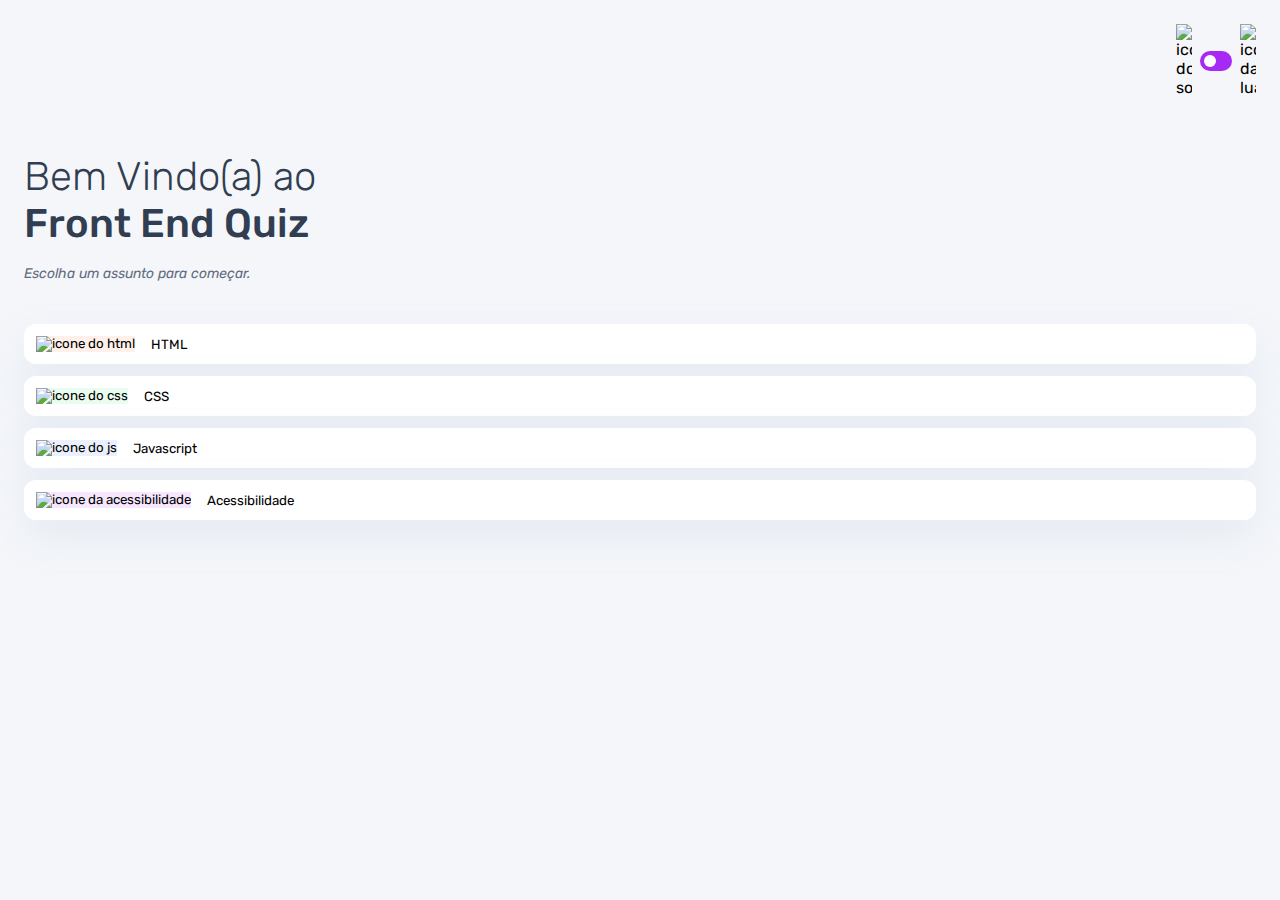
==== index.html @ aa6d33e0 "primeira parte da estilização dos botões de assunto" ====
<!DOCTYPE html>
<html lang="pt-BR">

<head>
    <meta charset="UTF-8">
    <meta name="viewport" content="width=device-width, initial-scale=1.0">
    <link rel="stylesheet" href="style.css">

    <link rel="preconnect" href="https://fonts.googleapis.com">
    <link rel="preconnect" href="https://fonts.gstatic.com" crossorigin>
    <link href="https://fonts.googleapis.com/css2?family=Rubik:ital,wght@0,300..900;1,300..900&display=swap"
        rel="stylesheet">

    <title>Quiz App</title>
</head>

<body>
    <header>
        <div class="tema">
            <img src="./assets/images/icon-sun-dark.svg" alt="icone do sol">

            <button>
                <div>

                </div>
            </button>
            <img src="./assets/images/icon-moon-dark.svg" alt="icone da lua">
        </div>

    </header>
    <main>
        <section class="boas_vindas">
            <h1>Bem Vindo(a) ao <br>

                <strong>Front End Quiz</strong>
            </h1>
            <p>Escolha um assunto para começar.</p>
        </section>

        <section class="assuntos">
            <button class="botao_html">
                <div>
                    <img src="./assets/images/icon-html.svg" alt="icone do html">
                </div>
                HTML
            </button>
            <button class="botao_css">
                <div>
                    <img src="./assets/images/icon-css.svg" alt="icone do css">
                </div>
                CSS
            </button>
            <button class="botao_js">
                <div>
                    <img src="./assets/images/icon-js.svg" alt="icone do js">
                </div>
                Javascript
            </button>
            <button class="botao_acessibilidade">
                <div>
                    <img src="./assets/images/icon-accessibility.svg" alt="icone da acessibilidade">
                </div>
                Acessibilidade
            </button>
        </section>
    </main>
</body>

</html>
---- style.css ----
* {
    margin: 0;
    padding: 0;
    box-sizing: border-box;
    font-family: "Rubik", sans-serif;
    -webkit-fonr-smoothing: antialiased;
}

:root {
    --bg-color: #f4f6fa;
    --purple: #a729f5;
    --primary-text-color: #313e51;
    --secondery-text-color: #626c7f;
    --shadow: 0px 16px 40px 0px rgba(143, 168, 193, 0.14);
    --bg-html: #fff1e9;
    --bg-css: #e8fdef;
    --bg-js: #ebf0ff;
    --bg-acessibilidade: #f6e7ff;
    --button-bg: #fff;
    --white: #fff;
    --bg-mobile: url(./assets/images/pattern-background-mobile-light.svg)
}

body {
    height: 100svh;
    background: var(--bg-mobile) var(--bg-color);
    background-repeat: no-repeat;
    background-size: cover;
}

header {
    padding: 16px 24px;
    display: flex;
    justify-content: flex-end;
}

.tema {
    padding: 8px 0;
    display: flex;
    align-items: center;
    gap: 8px;
}

.tema img {
    width: 16px;
}

.tema button {
    height: 20px;
    width: 32px;
    background: var(--purple);
    border: 0;
    border-radius: 999px;
    padding: 4px;
}

.tema button div {
    background: var(--white);
    width: 12px;
    height: 12px;
    border-radius: 999px;
}

main {
    padding: 32px 24px;
}

.boas_vindas {
    margin-bottom: 40px;
}

.boas_vindas h1 {
    font-size: 40px;
    font-weight: 300;
    color: var(--primary-text-color);
    margin-bottom: 16px;
}

.boas_vindas h1 strong {
    font-weight: 500;
}

.boas_vindas p {
    color: var(--secondery-text-color);
    font-size: 14px;
    line-height: 150%;
    font-style: italic;
}

.assuntos {
    display: flex;
    flex-direction: column;
    gap: 12px;
}

.assuntos button {
    border: none;
    background: var(--button-bg);
    display: flex;
    align-items: center;
    gap: 16px;
    padding: 12px;
    border-radius: 12px;
    box-shadow: var(--shadow);
}

.botao_html div {
    background: var(--bg-html);
}

.botao_css div {
    background: var(--bg-css);
}

.botao_js div {
    background: var(--bg-js);
}

.botao_acessibilidade div {
    background: var(--bg-acessibilidade);
}
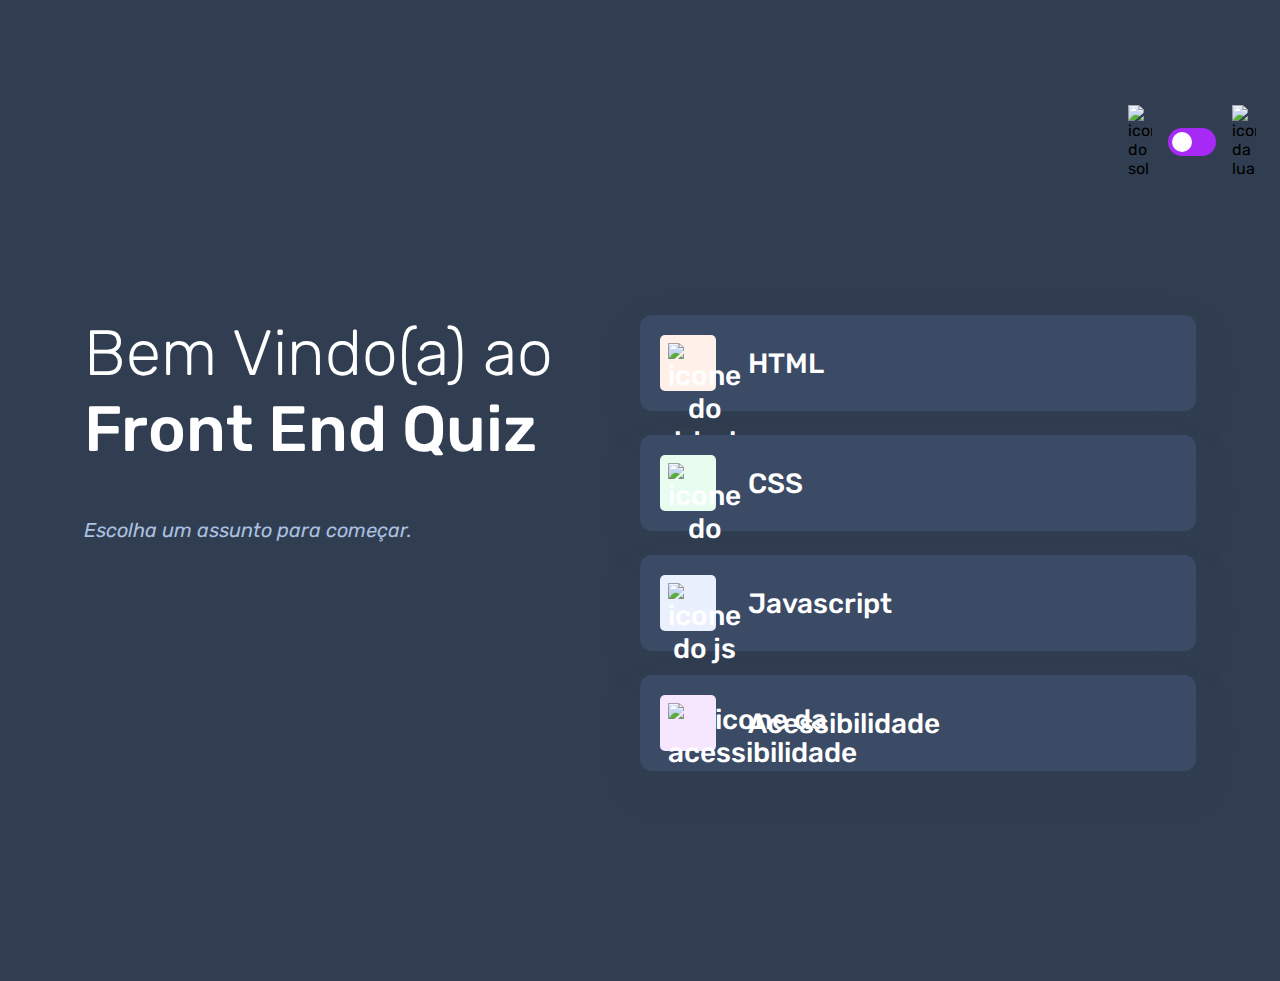
==== commit dd2646ec: "adaptacao das cores pro tema escuro" ====
--- a/index.html
+++ b/index.html
@@ -14,7 +14,7 @@
     <title>Quiz App</title>
 </head>
 
-<body>
+<body class="escuro">
     <header>
         <div class="tema">
             <img src="./assets/images/icon-sun-dark.svg" alt="icone do sol">
--- a/style.css
+++ b/style.css
@@ -3,7 +3,7 @@
     padding: 0;
     box-sizing: border-box;
     font-family: "Rubik", sans-serif;
-    -webkit-fonr-smoothing: antialiased;
+    -webkit-font-smoothing: antialiased;
 }
 
 :root {
@@ -18,7 +18,19 @@
     --bg-acessibilidade: #f6e7ff;
     --button-bg: #fff;
     --white: #fff;
-    --bg-mobile: url(./assets/images/pattern-background-mobile-light.svg)
+    --bg-mobile: url(./assets/images/pattern-background-mobile-light.svg);
+    --bg-desktop: url(./assets/images/pattern-background-desktop-light.svg)
+}
+
+body.escuro {
+    --bg-color: #313e51;
+    --bg-mobile: url(./assets/images/pattern-background-mobile-dark.svg);
+    --bg-desktop: url(./assets/images/pattern-background-desktop-dark.svg);
+    --primary-text-color: #fff;
+    --secondery-text-color: #abc1e1;
+    --button-bg: #3b4b66;
+    --shadow: 0px 16px 40px 0px rgba(49, 62, 81, 0.14);
+
 }
 
 body {
@@ -102,6 +114,20 @@
     padding: 12px;
     border-radius: 12px;
     box-shadow: var(--shadow);
+    font-size: 18px;
+    font-weight: 500;
+    color: var(--primary-text-color);
+}
+
+.assuntos button div {
+    width: 40px;
+    height: 40px;
+    padding: 5px;
+    border-radius: 5px;
+}
+
+.assuntos button img {
+    width: 100%;
 }
 
 .botao_html div {
@@ -118,4 +144,69 @@
 
 .botao_acessibilidade div {
     background: var(--bg-acessibilidade);
+}
+
+@media(min-width: 1100px) {
+    body {
+        background: var(--bg-desktop) var(--bg-color);
+        background-size: cover;
+        background-repeat: no-repeat;
+    }
+
+    header {
+        margin-block: 81px;
+    }
+
+    .tema img {
+        width: 24px;
+    }
+
+    .tema {
+        gap: 16px;
+    }
+
+    .tema button {
+        width: 48px;
+        height: 28px;
+    }
+
+    .tema button div {
+        width: 20px;
+        height: 20px;
+    }
+
+    main {
+        display: flex;
+        max-width: 1160px;
+        margin-inline: auto;
+    }
+
+    section {
+        width: 100%;
+    }
+
+    .boas_vindas h1 {
+        font-size: 64px;
+        margin-bottom: 48px;
+    }
+
+    .boas_vindas p {
+        font-size: 20px;
+    }
+
+    .assuntos {
+        gap: 24px;
+    }
+
+    .assuntos button {
+        font-size: 28px;
+        padding: 20px;
+        gap: 32px;
+    }
+
+    .assuntos button div {
+        width: 56px;
+        height: 56px;
+        padding: 8px;
+    }
 }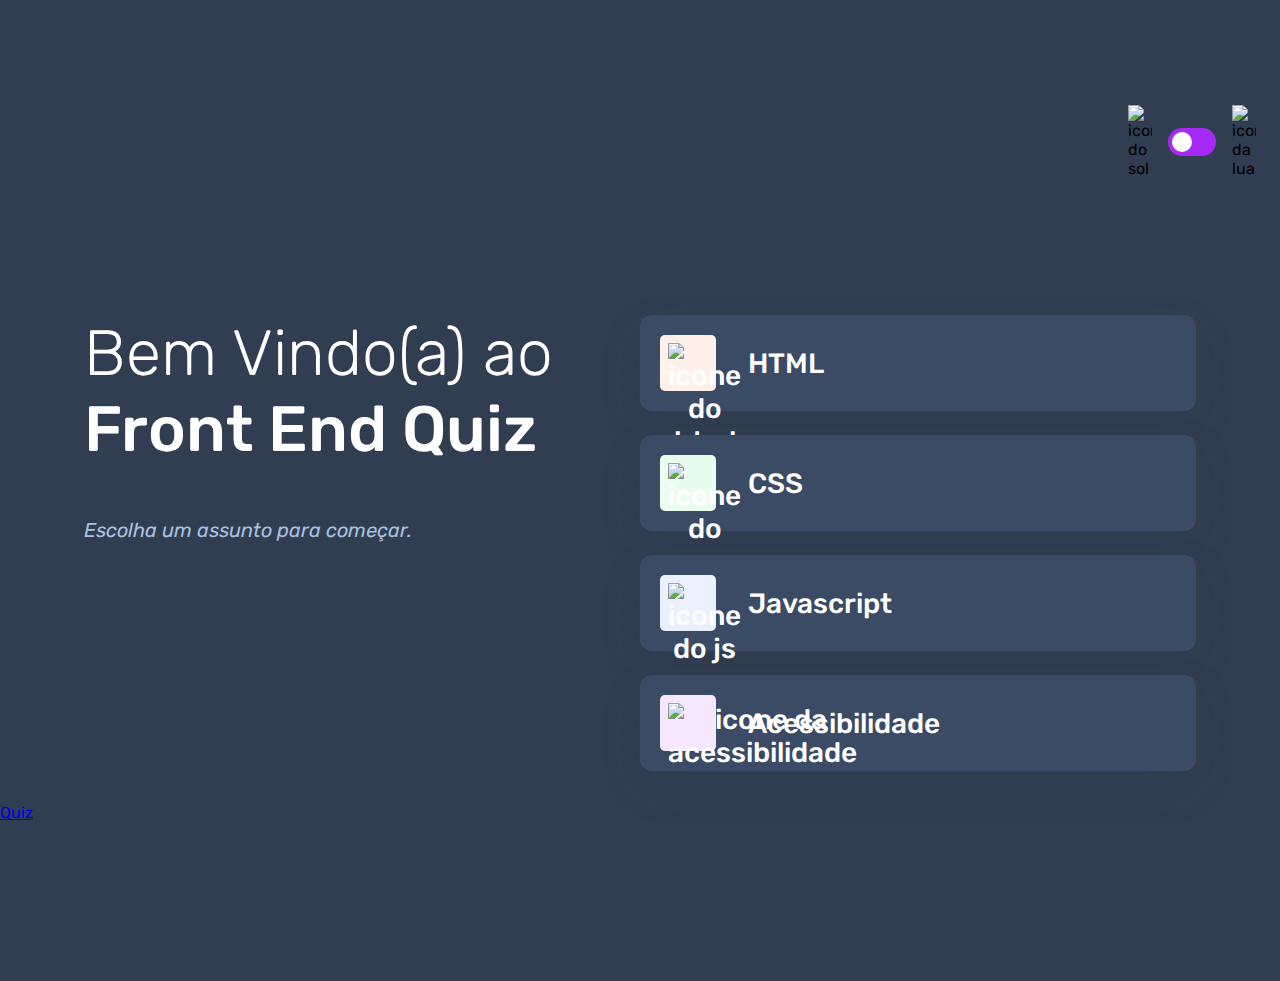
==== commit 5d592689: "criacao da pagina do quiz" ====
--- a/index.html
+++ b/index.html
@@ -64,6 +64,8 @@
             </button>
         </section>
     </main>
+
+    <a href="./pages/quiz/quiz.html">Quiz</a>
 </body>
 
 </html>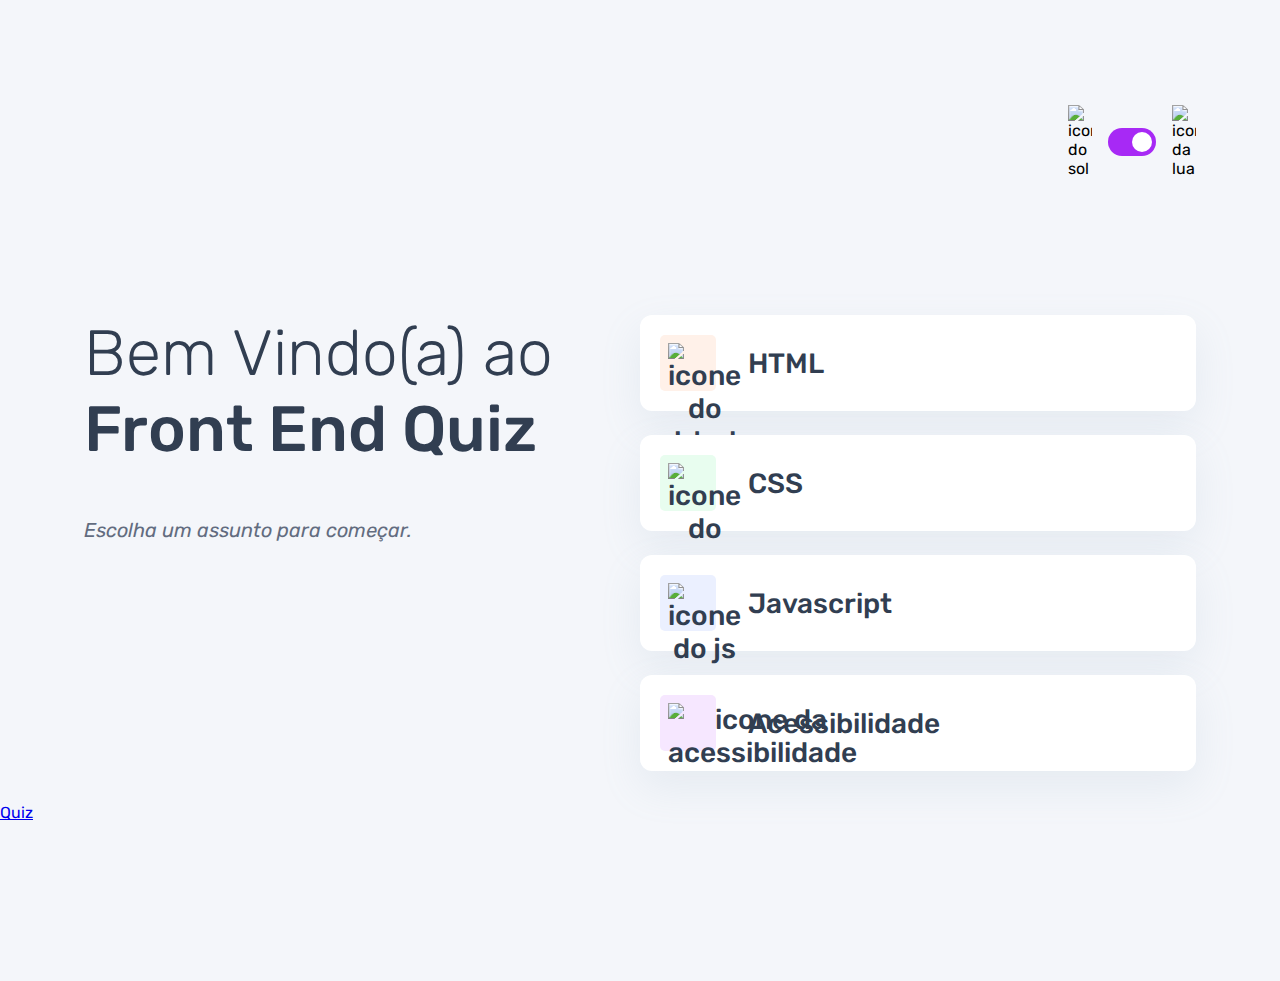
==== commit de7c759c: "primeiros ajustes do tema no javascript" ====
--- a/index.html
+++ b/index.html
@@ -8,13 +8,13 @@
 
     <link rel="preconnect" href="https://fonts.googleapis.com">
     <link rel="preconnect" href="https://fonts.gstatic.com" crossorigin>
-    <link href="https://fonts.googleapis.com/css2?family=Rubik:ital,wght@0,300..900;1,300..900&display=swap"
-        rel="stylesheet">
+    <link href="https://fonts.googleapis.com/css2?family=Rubik:ital,wght@0,300..900;1,300..900&display=swap" rel="stylesheet">
 
+    <script src="./script.js" defer></script>
     <title>Quiz App</title>
 </head>
 
-<body class="escuro">
+<body>
     <header>
         <div class="tema">
             <img src="./assets/images/icon-sun-dark.svg" alt="icone do sol">
--- a/style.css
+++ b/style.css
@@ -44,6 +44,8 @@
     padding: 16px 24px;
     display: flex;
     justify-content: flex-end;
+    max-width: 1160px;
+    margin-inline: auto;
 }
 
 .tema {
@@ -64,6 +66,8 @@
     border: 0;
     border-radius: 999px;
     padding: 4px;
+    display: flex;
+    justify-content: flex-end;
 }
 
 .tema button div {
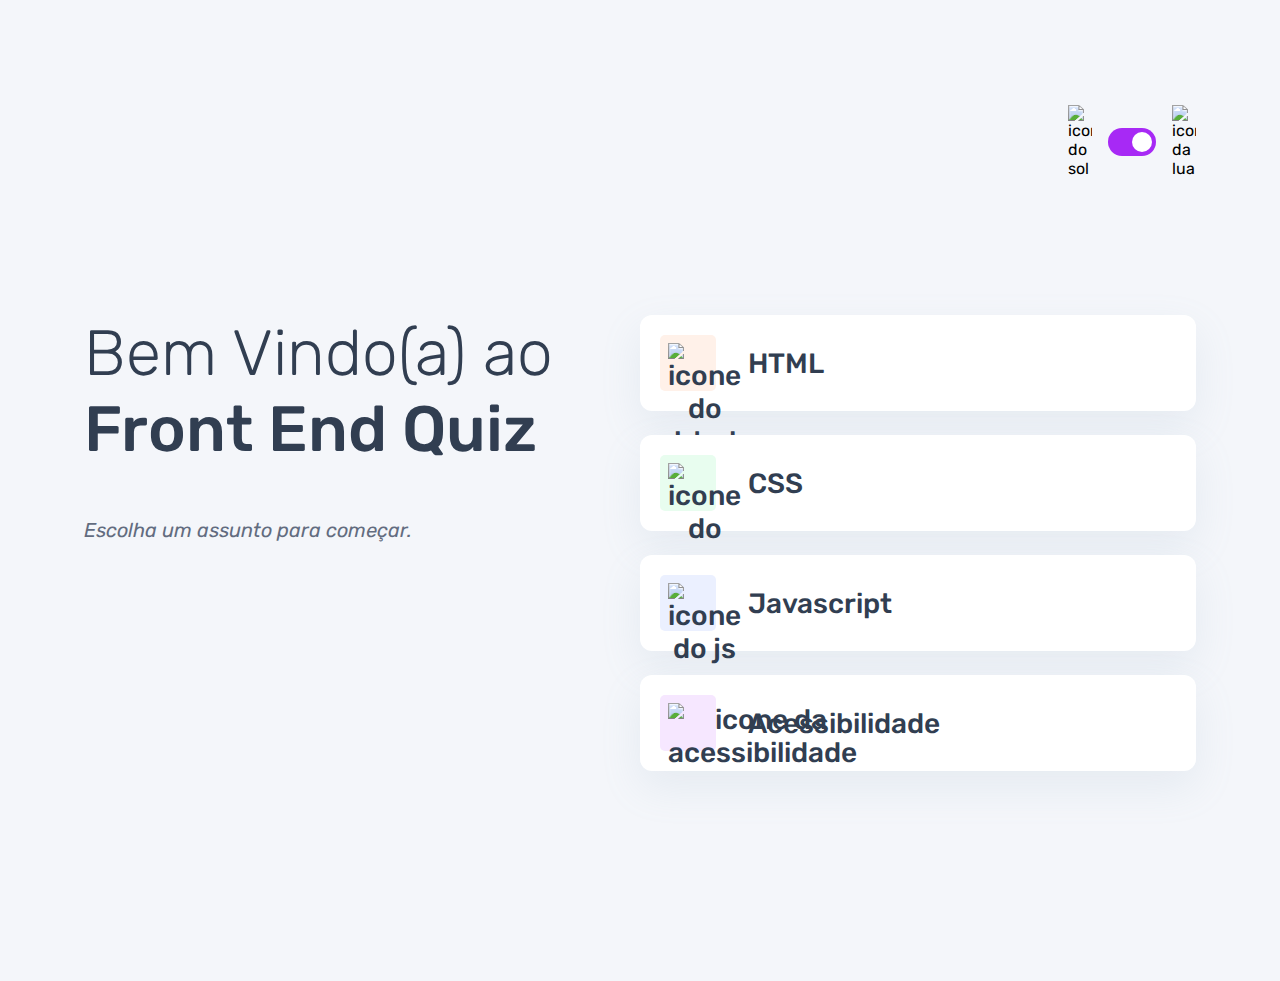
==== commit 8a9d2efd: "adicionada a função para escolher o tema do quiz" ====
--- a/index.html
+++ b/index.html
@@ -10,7 +10,7 @@
     <link rel="preconnect" href="https://fonts.gstatic.com" crossorigin>
     <link href="https://fonts.googleapis.com/css2?family=Rubik:ital,wght@0,300..900;1,300..900&display=swap" rel="stylesheet">
 
-    <script src="./script.js" defer></script>
+    <script src="./script.js" type="module" defer></script>
     <title>Quiz App</title>
 </head>
 
@@ -65,7 +65,6 @@
         </section>
     </main>
 
-    <a href="./pages/quiz/quiz.html">Quiz</a>
 </body>
 
 </html>--- a/style.css
+++ b/style.css
@@ -68,6 +68,7 @@
     padding: 4px;
     display: flex;
     justify-content: flex-end;
+    cursor: pointer;
 }
 
 .tema button div {
@@ -121,6 +122,7 @@
     font-size: 18px;
     font-weight: 500;
     color: var(--primary-text-color);
+    cursor: pointer;
 }
 
 .assuntos button div {
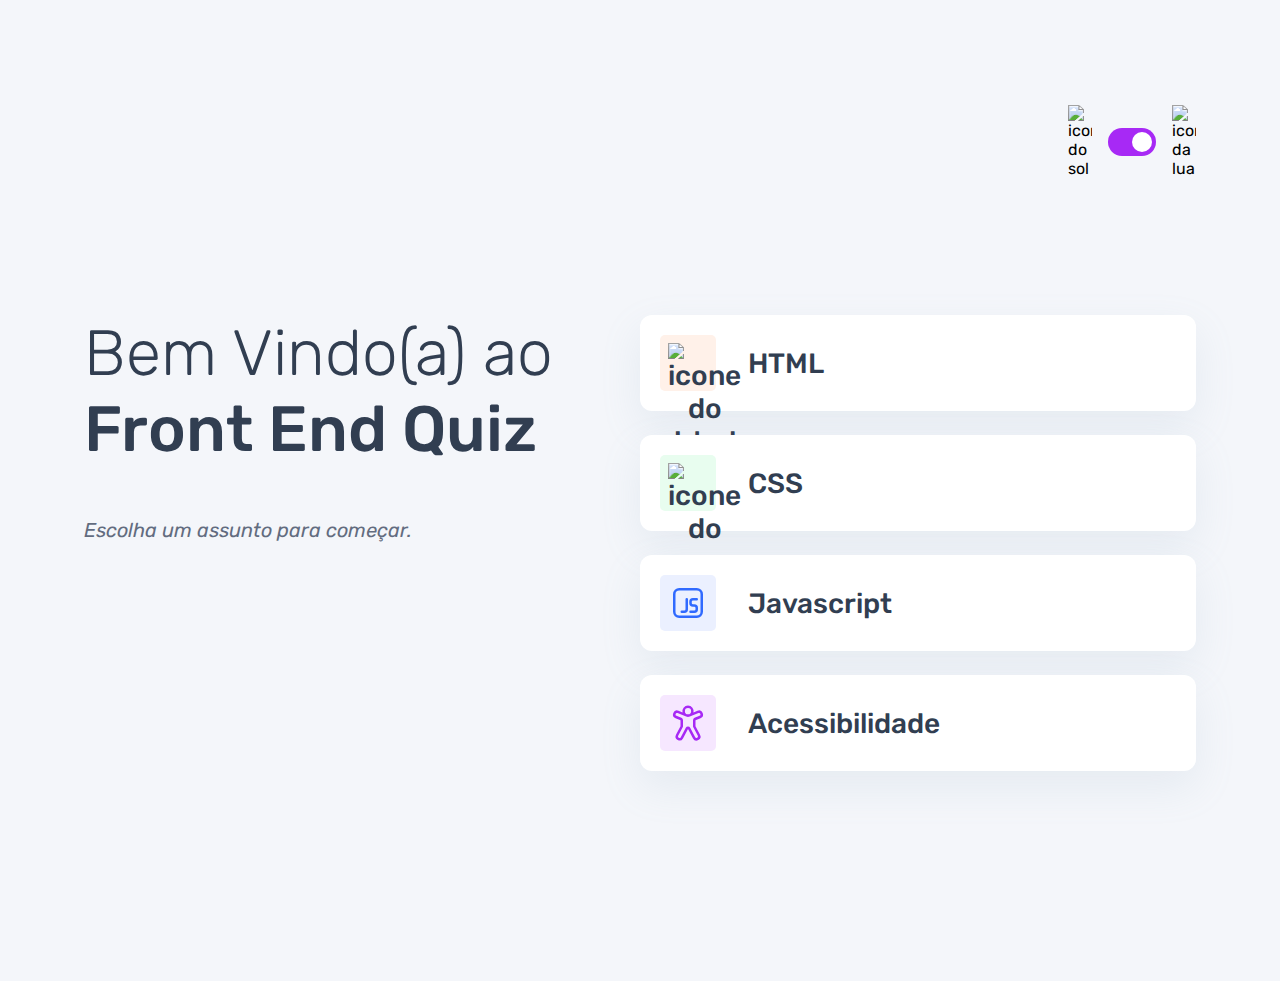
==== commit 95bbb279: "alteração dinamica do assunto da pagina" ====
--- a/index.html
+++ b/index.html
@@ -52,13 +52,13 @@
             </button>
             <button class="botao_js">
                 <div>
-                    <img src="./assets/images/icon-js.svg" alt="icone do js">
+                    <img src="./assets/images/icon-javascript.svg" alt="icone do js">
                 </div>
                 Javascript
             </button>
             <button class="botao_acessibilidade">
                 <div>
-                    <img src="./assets/images/icon-accessibility.svg" alt="icone da acessibilidade">
+                    <img src="./assets/images/icon-acessibilidade.svg" alt="icone da acessibilidade">
                 </div>
                 Acessibilidade
             </button>
